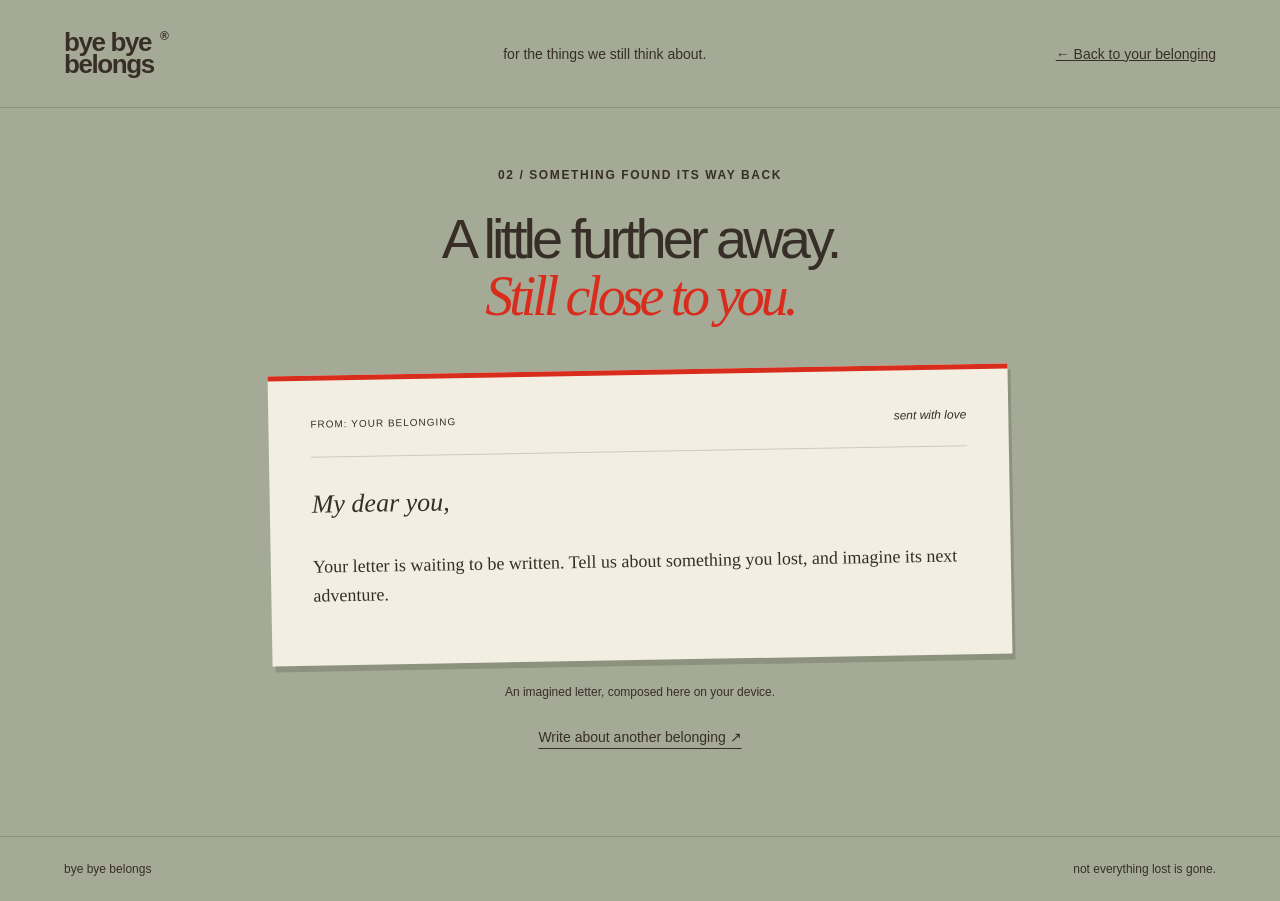
==== letter.html @ 043ed478 "Telephone website: bye bye belongs" ====
<!doctype html><html lang="en"><head><meta charset="utf-8"><meta name="viewport" content="width=device-width,initial-scale=1"><title>A letter for you · bye bye belongs</title><link rel="stylesheet" href="style.css"><link rel="icon" href="data:image/svg+xml,%3Csvg xmlns='http://www.w3.org/2000/svg' viewBox='0 0 32 32'%3E%3Crect width='32' height='32' rx='8' fill='%23e83122'/%3E%3Ctext x='8' y='24' font-size='26' fill='white'%3Eb%3C/text%3E%3C/svg%3E"></head><body><header><a class="brand" href="index.html">bye bye<br>belongs<span>®</span></a><span class="header-note">for the things we still think about.</span><a class="back" href="index.html">← Back to your belonging</a></header><main class="letter-page"><p class="eyebrow">02 / SOMETHING FOUND ITS WAY BACK</p><h1>A little further away.<br><em>Still close to you.</em></h1><article class="paper" id="result-letter"><div class="letter-meta"><span id="letter-from">FROM: YOUR BELONGING</span><span>sent with love</span></div><p class="salutation">My dear you,</p><div id="letter-body"><p>Your letter is waiting to be written. Tell us about something you lost, and imagine its next adventure.</p></div><p class="signature" id="letter-signature"></p></article><p class="letter-note">An imagined letter, composed here on your device.</p><a class="sample-link" href="index.html">Write about another belonging ↗</a></main><footer><span>bye bye belongs</span><span>not everything lost is gone.</span></footer><script src="app.js"></script></body></html>
---- style.css ----
:root{--ground:#a5aa97;--ink:#372e27;--red:#d82c1d;--paper:#f2eee2;--line:#727765}*{box-sizing:border-box}html{scroll-behavior:smooth}body{margin:0;background:var(--ground);color:var(--ink);font-family:ui-rounded,'Trebuchet MS',sans-serif;font-size:16px}header{max-width:1440px;margin:auto;padding:32px 5%;display:flex;align-items:center;justify-content:space-between;border-bottom:1px solid #73786570;gap:24px}a{color:inherit}.brand{font-weight:900;font-size:26px;line-height:.83;letter-spacing:-1.4px;text-decoration:none;position:relative}.brand span{position:absolute;right:-15px;top:0;font-size:12px;letter-spacing:0}.header-note,.edition{font-size:14px}.edition{border:1px solid var(--line);border-radius:30px;padding:9px 14px}.home{max-width:1440px;margin:auto;padding:62px 7% 80px;display:grid;grid-template-columns:1.1fr 1fr;gap:70px}.eyebrow{font-size:12px;letter-spacing:1.6px;font-weight:bold;margin:0 0 28px}h1{font-size:clamp(50px,5.8vw,86px);line-height:1.02;letter-spacing:-4px;margin:0 0 25px;font-weight:500}h1 em{font-family:Georgia,serif;color:var(--red);font-weight:normal;letter-spacing:-4px}.intro-copy{font-size:21px;line-height:1.5;margin-top:30px}.explanation{font-size:16px;line-height:1.6;margin:26px 0}.sample-link{font-size:14px;text-underline-offset:6px;display:inline-block;margin-top:18px}.form-panel{padding:26px 30px 23px;background:#c0c3b0;border:1px solid #6e735e;border-radius:3px;box-shadow:5px 6px 0 #8a907d;align-self:start}.panel-top{display:flex;align-items:center;justify-content:space-between;font-size:11px;letter-spacing:1px;border-bottom:1px solid #8a907d;padding-bottom:15px}.panel-top span:last-child{color:var(--red);font-size:25px}h2{font-weight:500;letter-spacing:-1px;font-size:32px;margin:24px 0}label{display:block;margin:23px 0 9px;font-size:14px;font-weight:bold}.optional{font-weight:normal;color:#54594a}input:not([type=file]),textarea{width:100%;padding:14px;border:1px solid #858a77;background:#d9dccd;border-radius:3px;font:inherit;color:var(--ink)}textarea{resize:vertical;min-height:120px}input::placeholder,textarea::placeholder{color:#626657;font-size:14px;line-height:1.5}button{width:100%;background:var(--red);color:#fff8e8;font:inherit;border:0;border-radius:3px;padding:17px 20px;text-align:left;cursor:pointer;display:flex;justify-content:space-between;align-items:center}button:hover{background:#bc2316}button span{font-size:22px}.upload{position:relative;border:1px dashed #79806a;padding:17px;text-align:center;display:flex;align-items:center;flex-direction:column;gap:8px;min-height:118px;font-size:14px}.upload input{position:absolute;inset:0;width:100%;height:100%;opacity:0;cursor:pointer}.upload:focus-within{outline:3px solid var(--red);outline-offset:3px}.upload small{font-size:12px;color:#535a48}.upload-symbol{font-size:25px}#photo-preview{width:100%;height:130px;object-fit:contain}#form-error{color:#9d1d12;font-size:14px;margin:12px 0}.privacy{font-size:12px;line-height:1.5;color:#555949;text-align:center;margin:13px 0 0}.sample{grid-column:1/-1;border-top:1px solid #737865;padding-top:65px;display:grid;grid-template-columns:1fr 1.45fr;gap:80px;margin-top:18px}.sample-intro h2{font-size:44px;line-height:1.1;letter-spacing:-2px}.sample-intro>p:last-child{font-size:14px;line-height:1.7}.paper{background:var(--paper);padding:36px 42px;box-shadow:3px 6px 0 #8d927e;transform:rotate(-1deg);font-family:Georgia,serif;font-size:18px;line-height:1.65;border-top:5px solid var(--red)}.letter-meta{font-family:'Trebuchet MS',sans-serif;display:flex;gap:16px;justify-content:space-between;font-size:10px;letter-spacing:1px;border-bottom:1px solid #cfcabc;padding-bottom:20px}.letter-meta span:last-child{font-style:italic;letter-spacing:0;font-size:12px}.salutation{font-size:26px;font-style:italic}.signature{font-style:italic;color:#b1291e}.postscript{display:block;font-size:14px}footer{border-top:1px solid #73786570;display:flex;justify-content:space-between;max-width:1440px;margin:auto;padding:25px 5%;font-size:12px}.letter-page{max-width:800px;margin:60px auto 90px;padding:0 30px;text-align:center}.letter-page h1{font-size:56px;margin-bottom:45px}.letter-page .paper{text-align:left}.letter-note{font-size:12px;margin-top:25px}.back{font-size:14px}*:focus-visible{outline:3px solid var(--red);outline-offset:4px}img[hidden]{display:none}@media(max-width:850px){.edition{display:none}.home{gap:35px;padding:45px 5%}.sample{gap:30px}.paper{padding:26px}.sample-intro h2{font-size:34px}h1{letter-spacing:-2px}h1 em{letter-spacing:-2px}}@media(max-width:620px){header{padding:25px 6%}.header-note{font-size:12px;max-width:140px;text-align:right}.home{grid-template-columns:1fr;padding:38px 6% 50px;gap:40px}h1{font-size:58px}.intro-copy{font-size:18px}.explanation{margin:20px 0}.intro .sample-link{margin-top:4px}.form-panel{padding:22px}.sample{grid-template-columns:1fr;gap:20px;padding-top:40px;margin:0}.sample-intro h2 br{display:none}.sample-intro h2{max-width:300px}.paper{transform:none;padding:24px;font-size:17px}.letter-meta{flex-wrap:wrap;font-size:10px}.letter-page{margin-top:40px;padding:0 6%}.letter-page h1{font-size:42px}.letter-page .eyebrow{font-size:10px}.letter-page h1 em{letter-spacing:-2px}header:has(.back) .header-note{display:none}footer{gap:20px}.brand{font-size:24px}}@media(prefers-reduced-motion:reduce){html{scroll-behavior:auto}}
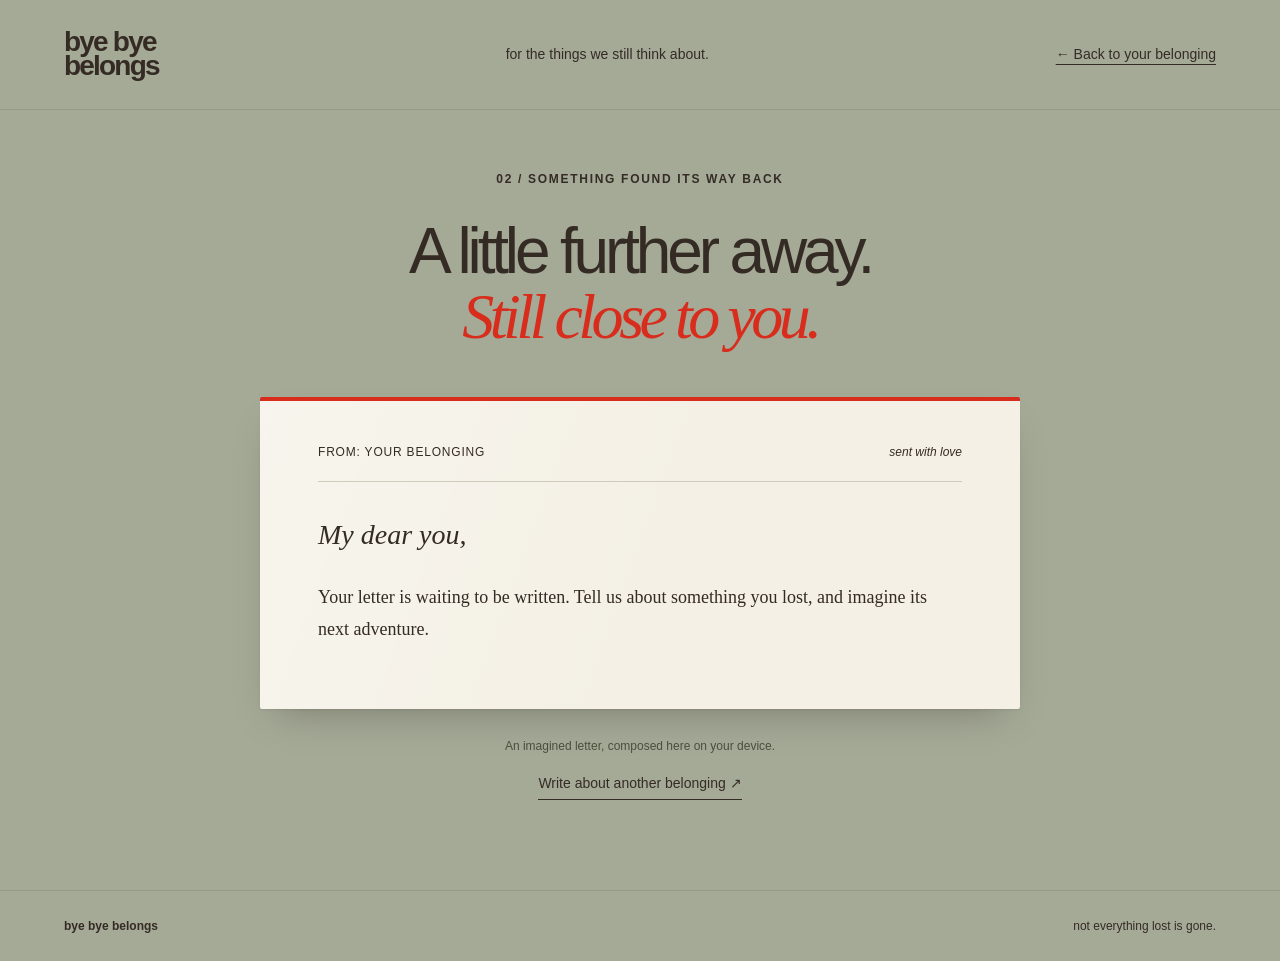
==== commit 237ae272: "Polish visual design and add accessible motion" ====
--- a/letter.html
+++ b/letter.html
@@ -1 +1 @@
-<!doctype html><html lang="en"><head><meta charset="utf-8"><meta name="viewport" content="width=device-width,initial-scale=1"><title>A letter for you · bye bye belongs</title><link rel="stylesheet" href="style.css"><link rel="icon" href="data:image/svg+xml,%3Csvg xmlns='http://www.w3.org/2000/svg' viewBox='0 0 32 32'%3E%3Crect width='32' height='32' rx='8' fill='%23e83122'/%3E%3Ctext x='8' y='24' font-size='26' fill='white'%3Eb%3C/text%3E%3C/svg%3E"></head><body><header><a class="brand" href="index.html">bye bye<br>belongs<span>®</span></a><span class="header-note">for the things we still think about.</span><a class="back" href="index.html">← Back to your belonging</a></header><main class="letter-page"><p class="eyebrow">02 / SOMETHING FOUND ITS WAY BACK</p><h1>A little further away.<br><em>Still close to you.</em></h1><article class="paper" id="result-letter"><div class="letter-meta"><span id="letter-from">FROM: YOUR BELONGING</span><span>sent with love</span></div><p class="salutation">My dear you,</p><div id="letter-body"><p>Your letter is waiting to be written. Tell us about something you lost, and imagine its next adventure.</p></div><p class="signature" id="letter-signature"></p></article><p class="letter-note">An imagined letter, composed here on your device.</p><a class="sample-link" href="index.html">Write about another belonging ↗</a></main><footer><span>bye bye belongs</span><span>not everything lost is gone.</span></footer><script src="app.js"></script></body></html>
+<!doctype html><html lang="en"><head><meta charset="utf-8"><meta name="viewport" content="width=device-width,initial-scale=1"><title>A letter for you · bye bye belongs</title><link rel="stylesheet" href="style.css?v=2"><link rel="icon" href="data:image/svg+xml,%3Csvg xmlns='http://www.w3.org/2000/svg' viewBox='0 0 32 32'%3E%3Crect width='32' height='32' rx='8' fill='%23e83122'/%3E%3Ctext x='8' y='24' font-size='26' fill='white'%3Eb%3C/text%3E%3C/svg%3E"></head><body><header><a class="brand" href="index.html">bye bye<br> belongs</a><span class="header-note">for the things we still think about.</span><a class="back" href="index.html">← Back to your belonging</a></header><main class="letter-page"><p class="eyebrow">02 / SOMETHING FOUND ITS WAY BACK</p><h1>A little further away.<br> <em>Still close to you.</em></h1><article class="paper" id="result-letter"><div class="letter-meta"><span id="letter-from">FROM: YOUR BELONGING</span><span>sent with love</span></div><p class="salutation">My dear you,</p><div id="letter-body"><p>Your letter is waiting to be written. Tell us about something you lost, and imagine its next adventure.</p></div><p class="signature" id="letter-signature"></p></article><p class="letter-note">An imagined letter, composed here on your device.</p><a class="sample-link" href="index.html">Write about another belonging ↗</a></main><footer><span>bye bye belongs</span><span>not everything lost is gone.</span></footer><script src="app.js?v=2"></script></body></html>
--- a/style.css
+++ b/style.css
@@ -1 +1,130 @@
-:root{--ground:#a5aa97;--ink:#372e27;--red:#d82c1d;--paper:#f2eee2;--line:#727765}*{box-sizing:border-box}html{scroll-behavior:smooth}body{margin:0;background:var(--ground);color:var(--ink);font-family:ui-rounded,'Trebuchet MS',sans-serif;font-size:16px}header{max-width:1440px;margin:auto;padding:32px 5%;display:flex;align-items:center;justify-content:space-between;border-bottom:1px solid #73786570;gap:24px}a{color:inherit}.brand{font-weight:900;font-size:26px;line-height:.83;letter-spacing:-1.4px;text-decoration:none;position:relative}.brand span{position:absolute;right:-15px;top:0;font-size:12px;letter-spacing:0}.header-note,.edition{font-size:14px}.edition{border:1px solid var(--line);border-radius:30px;padding:9px 14px}.home{max-width:1440px;margin:auto;padding:62px 7% 80px;display:grid;grid-template-columns:1.1fr 1fr;gap:70px}.eyebrow{font-size:12px;letter-spacing:1.6px;font-weight:bold;margin:0 0 28px}h1{font-size:clamp(50px,5.8vw,86px);line-height:1.02;letter-spacing:-4px;margin:0 0 25px;font-weight:500}h1 em{font-family:Georgia,serif;color:var(--red);font-weight:normal;letter-spacing:-4px}.intro-copy{font-size:21px;line-height:1.5;margin-top:30px}.explanation{font-size:16px;line-height:1.6;margin:26px 0}.sample-link{font-size:14px;text-underline-offset:6px;display:inline-block;margin-top:18px}.form-panel{padding:26px 30px 23px;background:#c0c3b0;border:1px solid #6e735e;border-radius:3px;box-shadow:5px 6px 0 #8a907d;align-self:start}.panel-top{display:flex;align-items:center;justify-content:space-between;font-size:11px;letter-spacing:1px;border-bottom:1px solid #8a907d;padding-bottom:15px}.panel-top span:last-child{color:var(--red);font-size:25px}h2{font-weight:500;letter-spacing:-1px;font-size:32px;margin:24px 0}label{display:block;margin:23px 0 9px;font-size:14px;font-weight:bold}.optional{font-weight:normal;color:#54594a}input:not([type=file]),textarea{width:100%;padding:14px;border:1px solid #858a77;background:#d9dccd;border-radius:3px;font:inherit;color:var(--ink)}textarea{resize:vertical;min-height:120px}input::placeholder,textarea::placeholder{color:#626657;font-size:14px;line-height:1.5}button{width:100%;background:var(--red);color:#fff8e8;font:inherit;border:0;border-radius:3px;padding:17px 20px;text-align:left;cursor:pointer;display:flex;justify-content:space-between;align-items:center}button:hover{background:#bc2316}button span{font-size:22px}.upload{position:relative;border:1px dashed #79806a;padding:17px;text-align:center;display:flex;align-items:center;flex-direction:column;gap:8px;min-height:118px;font-size:14px}.upload input{position:absolute;inset:0;width:100%;height:100%;opacity:0;cursor:pointer}.upload:focus-within{outline:3px solid var(--red);outline-offset:3px}.upload small{font-size:12px;color:#535a48}.upload-symbol{font-size:25px}#photo-preview{width:100%;height:130px;object-fit:contain}#form-error{color:#9d1d12;font-size:14px;margin:12px 0}.privacy{font-size:12px;line-height:1.5;color:#555949;text-align:center;margin:13px 0 0}.sample{grid-column:1/-1;border-top:1px solid #737865;padding-top:65px;display:grid;grid-template-columns:1fr 1.45fr;gap:80px;margin-top:18px}.sample-intro h2{font-size:44px;line-height:1.1;letter-spacing:-2px}.sample-intro>p:last-child{font-size:14px;line-height:1.7}.paper{background:var(--paper);padding:36px 42px;box-shadow:3px 6px 0 #8d927e;transform:rotate(-1deg);font-family:Georgia,serif;font-size:18px;line-height:1.65;border-top:5px solid var(--red)}.letter-meta{font-family:'Trebuchet MS',sans-serif;display:flex;gap:16px;justify-content:space-between;font-size:10px;letter-spacing:1px;border-bottom:1px solid #cfcabc;padding-bottom:20px}.letter-meta span:last-child{font-style:italic;letter-spacing:0;font-size:12px}.salutation{font-size:26px;font-style:italic}.signature{font-style:italic;color:#b1291e}.postscript{display:block;font-size:14px}footer{border-top:1px solid #73786570;display:flex;justify-content:space-between;max-width:1440px;margin:auto;padding:25px 5%;font-size:12px}.letter-page{max-width:800px;margin:60px auto 90px;padding:0 30px;text-align:center}.letter-page h1{font-size:56px;margin-bottom:45px}.letter-page .paper{text-align:left}.letter-note{font-size:12px;margin-top:25px}.back{font-size:14px}*:focus-visible{outline:3px solid var(--red);outline-offset:4px}img[hidden]{display:none}@media(max-width:850px){.edition{display:none}.home{gap:35px;padding:45px 5%}.sample{gap:30px}.paper{padding:26px}.sample-intro h2{font-size:34px}h1{letter-spacing:-2px}h1 em{letter-spacing:-2px}}@media(max-width:620px){header{padding:25px 6%}.header-note{font-size:12px;max-width:140px;text-align:right}.home{grid-template-columns:1fr;padding:38px 6% 50px;gap:40px}h1{font-size:58px}.intro-copy{font-size:18px}.explanation{margin:20px 0}.intro .sample-link{margin-top:4px}.form-panel{padding:22px}.sample{grid-template-columns:1fr;gap:20px;padding-top:40px;margin:0}.sample-intro h2 br{display:none}.sample-intro h2{max-width:300px}.paper{transform:none;padding:24px;font-size:17px}.letter-meta{flex-wrap:wrap;font-size:10px}.letter-page{margin-top:40px;padding:0 6%}.letter-page h1{font-size:42px}.letter-page .eyebrow{font-size:10px}.letter-page h1 em{letter-spacing:-2px}header:has(.back) .header-note{display:none}footer{gap:20px}.brand{font-size:24px}}@media(prefers-reduced-motion:reduce){html{scroll-behavior:auto}}
+:root {
+  --ground: #a5aa97;
+  --ink: #352b25;
+  --muted: #555b49;
+  --red: #d82c1d;
+  --paper: #f4f0e5;
+  --line: #747b6355;
+  --ease: cubic-bezier(.2,.75,.25,1);
+}
+* { box-sizing: border-box; }
+html { scroll-behavior: smooth; scroll-padding-top: 30px; }
+body { margin: 0; background: var(--ground); color: var(--ink); font-family: ui-rounded, 'Trebuchet MS', sans-serif; font-size: 16px; -webkit-font-smoothing: antialiased; }
+::selection { background: var(--red); color: var(--paper); }
+a { color: inherit; }
+header { max-width: 1480px; margin: auto; padding: 30px 5%; display: flex; align-items: center; justify-content: space-between; gap: 24px; border-bottom: 1px solid var(--line); }
+.brand { font-weight: 900; font-size: 28px; line-height: .87; letter-spacing: -1.8px; text-decoration: none; transition: color .25s; }
+.brand:hover { color: var(--red); }
+.header-note { font-size: 14px; }
+.edition { font-size: 12px; padding: 10px 15px; border: 1px solid #747b6380; border-radius: 99px; }
+.home { max-width: 1440px; margin: auto; padding: 65px 7% 90px; display: grid; grid-template-columns: minmax(0,1.12fr) minmax(0,1fr); gap: 85px 65px; }
+.intro { padding-top: 8px; }
+.eyebrow { font-size: 12px; letter-spacing: 1.7px; font-weight: 700; margin: 0 0 30px; line-height: 1.6; }
+.intro .eyebrow { display: flex; align-items: center; gap: 12px; }
+.intro .eyebrow::before { content: ''; width: 28px; height: 2px; background: var(--red); flex: none; }
+h1 { font-size: clamp(48px,5.6vw,82px); line-height: 1.02; letter-spacing: -.065em; margin: 0 0 28px; font-weight: 500; }
+h1 em { display: inline-block; font-family: 'Iowan Old Style', 'Palatino Linotype', Georgia, serif; color: var(--red); font-weight: 400; letter-spacing: -.07em; }
+.intro-copy { font-size: 21px; line-height: 1.6; margin: 32px 0 20px; }
+.explanation { font-size: 16px; line-height: 1.7; color: #4a503f; margin: 0 0 22px; }
+.sample-link { font-size: 14px; display: inline-block; padding: 10px 0 8px; text-decoration: none; border-bottom: 1px solid var(--ink); transition: color .25s, border-color .25s, transform .25s; }
+.sample-link:hover { color: var(--red); border-color: var(--red); transform: translateY(-2px); }
+.form-panel { background: #c3c7b5; padding: 27px 31px 25px; border: 1px solid #eef0e166; border-radius: 18px 18px 5px 5px; box-shadow: 0 2px 1px #343d1910, 0 20px 55px -25px #333b2860; align-self: start; position: relative; }
+.panel-top { display: flex; align-items: center; justify-content: space-between; gap: 16px; font-size: 12px; line-height: 1.5; letter-spacing: .9px; border-bottom: 1px solid var(--line); padding-bottom: 15px; }
+.panel-top span:last-child { color: var(--red); font-size: 29px; display: inline-block; transition: transform .7s var(--ease); }
+.form-panel:focus-within .panel-top span:last-child { transform: rotate(90deg); }
+h2 { font-weight: 500; letter-spacing: -1.3px; font-size: 32px; margin: 24px 0; }
+label { display: block; margin: 22px 0 9px; font-size: 14px; font-weight: 700; }
+.optional { font-weight: 400; color: var(--muted); }
+input:not([type=file]), textarea { width: 100%; padding: 14px 15px; border: 1px solid #858b764d; background: #e5e8dc; border-radius: 7px; font: inherit; line-height: 1.5; color: var(--ink); transition: background .25s, border-color .25s, box-shadow .25s; }
+textarea { resize: vertical; min-height: 120px; }
+input:not([type=file]):focus, textarea:focus { background: #f0f1e9; border-color: #727b60; box-shadow: 0 0 0 4px #747b631c; outline: none; }
+input::placeholder, textarea::placeholder { color: #646956; font-size: 14px; }
+.upload { position: relative; border: 1px dashed #79806a; border-radius: 8px; padding: 18px; text-align: center; display: flex; align-items: center; flex-direction: column; gap: 7px; min-height: 123px; font-size: 14px; transition: background .25s, border-color .25s; }
+.upload:hover, .upload:focus-within { background: #d4d8c7; border-color: var(--ink); }
+.upload input { position: absolute; inset: 0; width: 100%; height: 100%; opacity: 0; cursor: pointer; }
+.upload:focus-within { outline: 2px solid var(--red); outline-offset: 4px; }
+.upload small { font-size: 12px; color: var(--muted); }
+.upload-symbol { font-size: 26px; color: #5c654b; transition: transform .35s var(--ease); }
+.upload:hover .upload-symbol { transform: translateY(-3px); }
+#photo-label { max-width: 100%; overflow-wrap: anywhere; }
+#photo-preview { width: 100%; height: 160px; object-fit: contain; border-radius: 4px; }
+#form-error { color: #9d1d12; font-size: 14px; margin: 12px 0; }
+button { width: 100%; background: var(--red); color: #fff8e8; font: inherit; border: 0; border-radius: 8px; padding: 16px 20px; text-align: left; cursor: pointer; display: flex; justify-content: space-between; align-items: center; box-shadow: 0 3px 0 #a42519; transition: background .25s, transform .25s, box-shadow .25s; }
+button:hover { background: #c6291b; transform: translateY(-2px); box-shadow: 0 5px 0 #a42519; }
+button:active { transform: translateY(2px); box-shadow: 0 1px 0 #a42519; }
+button:disabled { cursor: progress; }
+button span { font-size: 24px; transition: transform .3s var(--ease); }
+button:hover span { transform: translate(3px,-3px); }
+.privacy { font-size: 12px; line-height: 1.6; color: var(--muted); text-align: center; margin: 16px 0 0; }
+.sample { grid-column: 1/-1; border-top: 1px solid var(--line); padding-top: 75px; display: grid; grid-template-columns: minmax(0,1fr) minmax(0,1.42fr); gap: 80px; }
+.sample-intro { padding-top: 30px; }
+.sample-intro h2 { font-family: 'Iowan Old Style', Georgia, serif; font-size: clamp(42px,4.5vw,62px); line-height: 1.02; letter-spacing: -2.5px; margin-bottom: 28px; }
+.sample-intro>p:last-child { font-size: 14px; line-height: 1.8; color: #4a503f; }
+.paper { background: linear-gradient(110deg,#ffffff50,transparent 55%),var(--paper); padding: 36px 42px 40px; box-shadow: 0 1px 2px #372e2715, 0 18px 38px -18px #372e2765; transform: rotate(-1.2deg); font-family: 'Iowan Old Style',Georgia,serif; font-size: 18px; line-height: 1.8; border-top: 4px solid var(--red); border-radius: 2px; position: relative; overflow-wrap: anywhere; }
+.sample .paper { transition: transform .65s var(--ease), box-shadow .65s; }
+@media(hover:hover) { .sample .paper:hover { transform: rotate(0deg) translateY(-4px); box-shadow: 0 24px 48px -20px #372e2770; } }
+.letter-meta { font-family: 'Trebuchet MS',sans-serif; display: flex; gap: 16px; justify-content: space-between; align-items: start; font-size: 12px; line-height: 1.5; letter-spacing: .8px; border-bottom: 1px solid #cfcabc; padding-bottom: 20px; }
+.letter-meta span:last-child { font-style: italic; letter-spacing: 0; text-align: right; }
+.salutation { font-size: 28px; font-style: italic; margin-bottom: 20px; }
+.signature { font-style: italic; color: #b1291e; font-size: 21px; line-height: 1.6; }
+.postscript { display: block; font-size: 14px; border-top: 1px solid #cfcabc; padding-top: 20px; }
+footer { border-top: 1px solid var(--line); display: flex; justify-content: space-between; gap: 20px; max-width: 1440px; margin: auto; padding: 28px 5%; font-size: 12px; }
+footer span:first-child { font-weight: bold; }
+.letter-page { max-width: 820px; margin: 60px auto 90px; padding: 0 30px; text-align: center; }
+.letter-page h1 { font-size: clamp(40px,5vw,64px); margin-bottom: 48px; }
+.letter-page .paper { text-align: left; transform: none; padding: 42px 58px; }
+.letter-note { font-size: 12px; margin-top: 30px; color: #4a503f; }
+.back { font-size: 14px; text-underline-offset: 5px; }
+*:focus-visible { outline: 3px solid var(--red); outline-offset: 4px; }
+img[hidden] { display: none; }
+/* Finite, quiet entrances. Content remains visible when scripts are unavailable. */
+@keyframes arrive { from { opacity: 0; transform: translateY(18px); } to { opacity: 1; transform: translateY(0); } }
+@keyframes ink { from { opacity: 0; } to { opacity: 1; } }
+@media(prefers-reduced-motion:no-preference) {
+  .intro .eyebrow { animation: arrive .7s var(--ease) both; }
+  .intro h1 { animation: arrive .85s .08s var(--ease) both; }
+  .intro-copy, .explanation, .intro .sample-link { animation: arrive .85s .18s var(--ease) both; }
+  .form-panel { animation: arrive .9s .15s var(--ease) both; }
+  .letter-page > .eyebrow, .letter-page > h1 { animation: arrive .8s var(--ease) both; }
+  .letter-page .paper { animation: arrive 1s .12s var(--ease) both; }
+  #letter-body p { animation: ink .8s var(--ease) both; animation-delay: calc(var(--paragraph,0) * 100ms + 300ms); }
+  .reveal { opacity: 0; transform: translateY(20px); transition: opacity .8s var(--ease), transform .8s var(--ease); }
+  .reveal.is-visible { opacity: 1; transform: translateY(0); }
+  body.leaving main { opacity: .45; transform: translateY(-5px); transition: opacity .25s, transform .25s; }
+}
+@media(max-width:950px) {
+  .edition { display: none; }
+  .home { padding: 50px 5% 70px; gap: 55px 35px; }
+  .sample { gap: 40px; }
+  .form-panel { padding: 24px; }
+  h1 { font-size: clamp(48px,6.8vw,65px); }
+  .paper { padding: 30px; }
+}
+@media(max-width:680px) {
+  header { padding: 25px 6%; }
+  .header-note { font-size: 12px; max-width: 145px; text-align: right; }
+  .brand { font-size: 25px; }
+  .home { grid-template-columns: minmax(0,1fr); padding: 35px 6% 60px; gap: 35px; }
+  .intro { padding: 0; }
+  .eyebrow { font-size: 12px; letter-spacing: 1px; margin-bottom: 22px; }
+  h1 { font-size: clamp(43px,10.5vw,66px); }
+  .intro h1 br:nth-of-type(2) { display: none; }
+  .intro-copy { font-size: 18px; line-height: 1.5; margin: 22px 0 14px; }
+  .explanation { margin-bottom: 12px; }
+  .sample { grid-template-columns: minmax(0,1fr); gap: 25px; padding-top: 35px; }
+  .sample-intro { padding-top: 0; }
+  .sample-intro h2 { font-size: 44px; max-width: 330px; }
+  .sample-intro h2 br { display: none; }
+  .paper { transform: none; padding: 25px; font-size: 17px; }
+  .letter-meta { flex-wrap: wrap; }
+  .letter-meta span:last-child { text-align: left; }
+  .letter-page { margin-top: 40px; padding: 0 6%; }
+  .letter-page h1 { font-size: 42px; }
+  .letter-page .paper { padding: 25px; }
+  header:has(.back) .header-note { display: none; }
+  .back { max-width: 145px; text-align: right; line-height: 1.5; }
+}
+@media(prefers-reduced-motion:reduce) {
+  html { scroll-behavior: auto; }
+  *, *::before, *::after { animation: none !important; transition: none !important; }
+}
